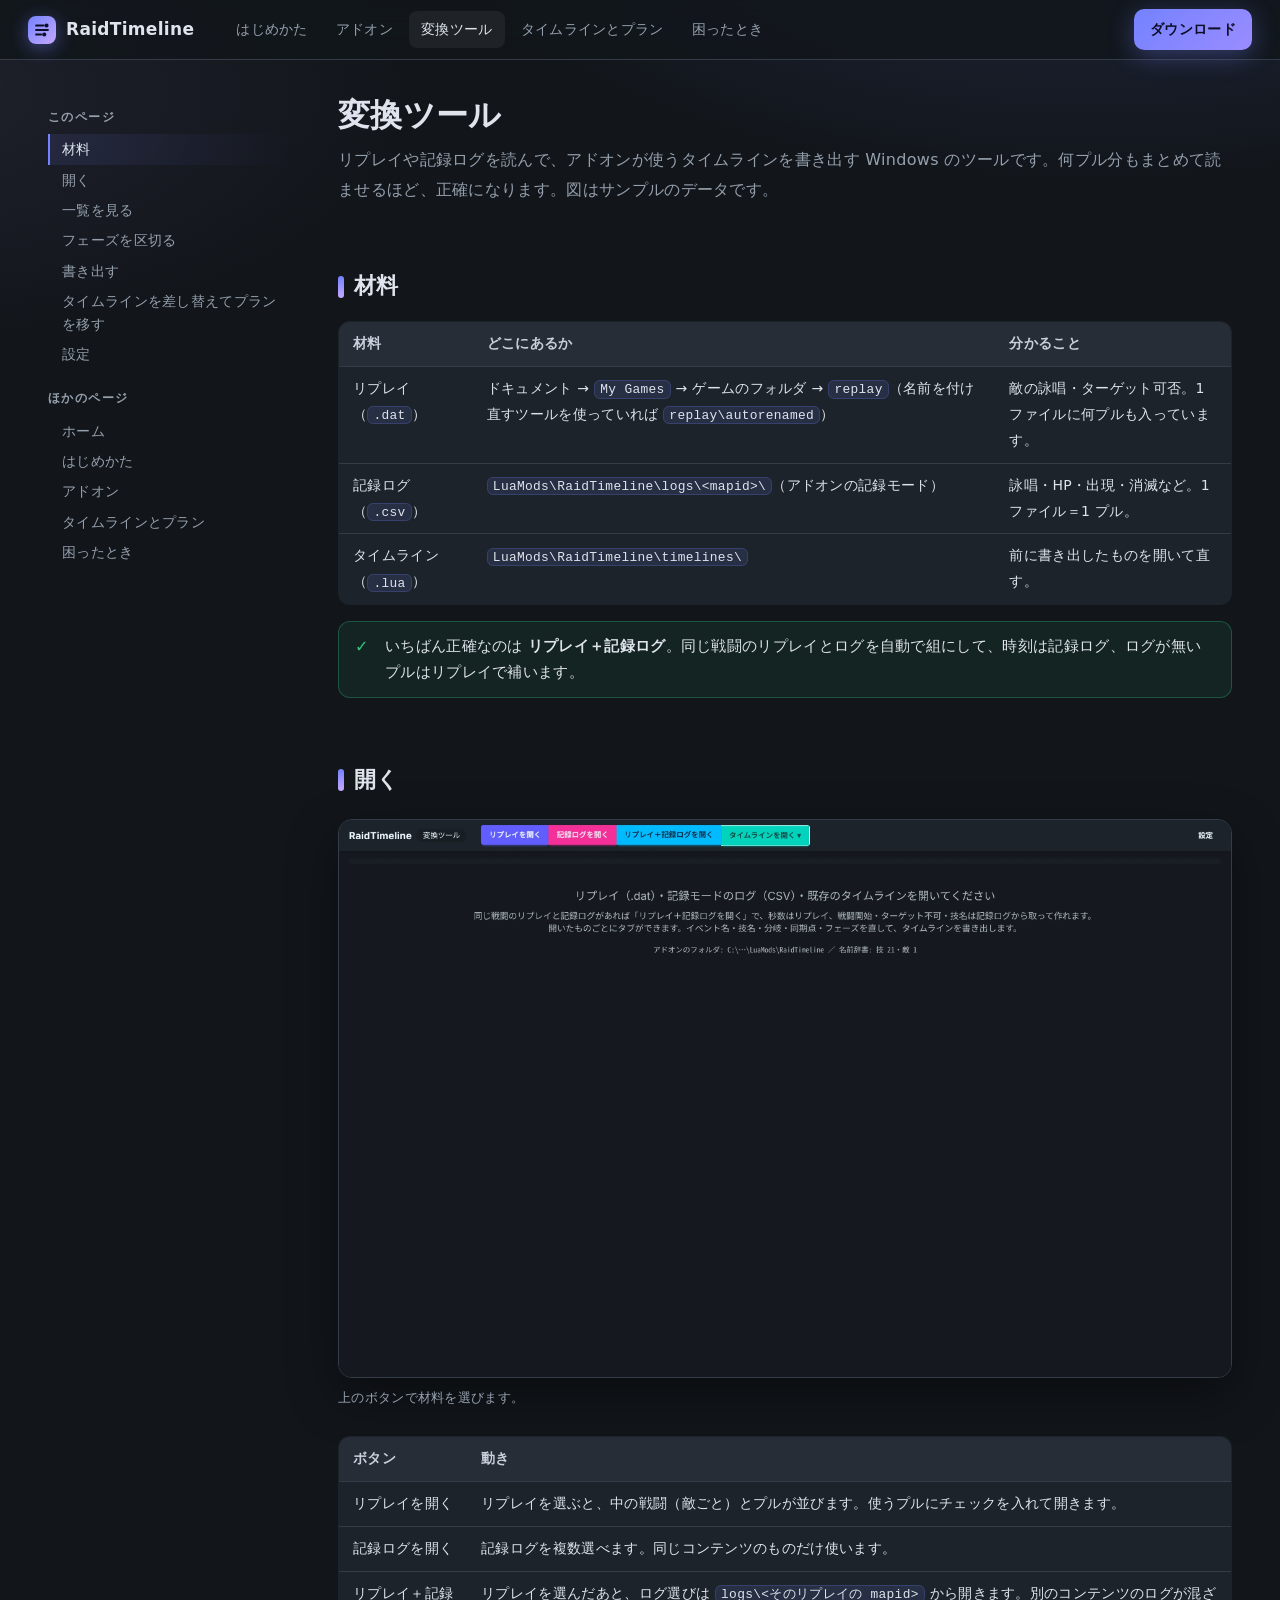
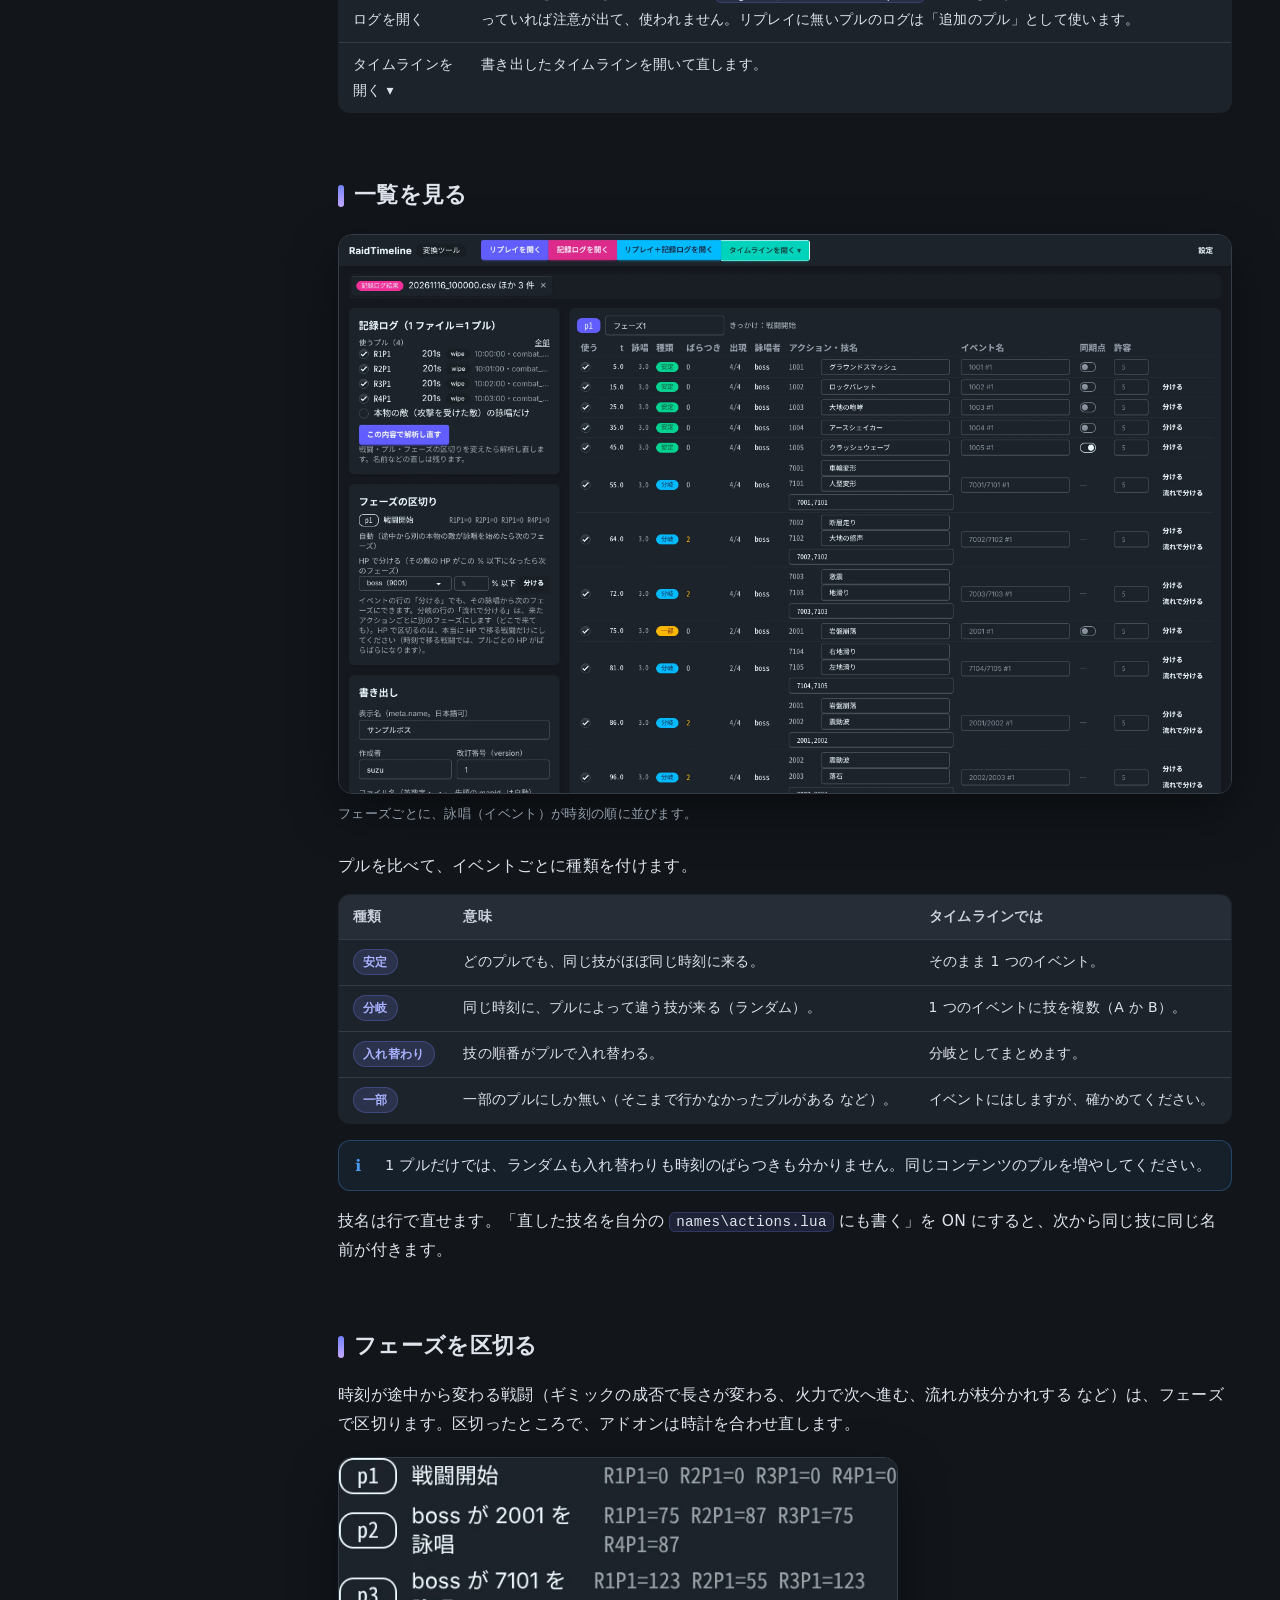
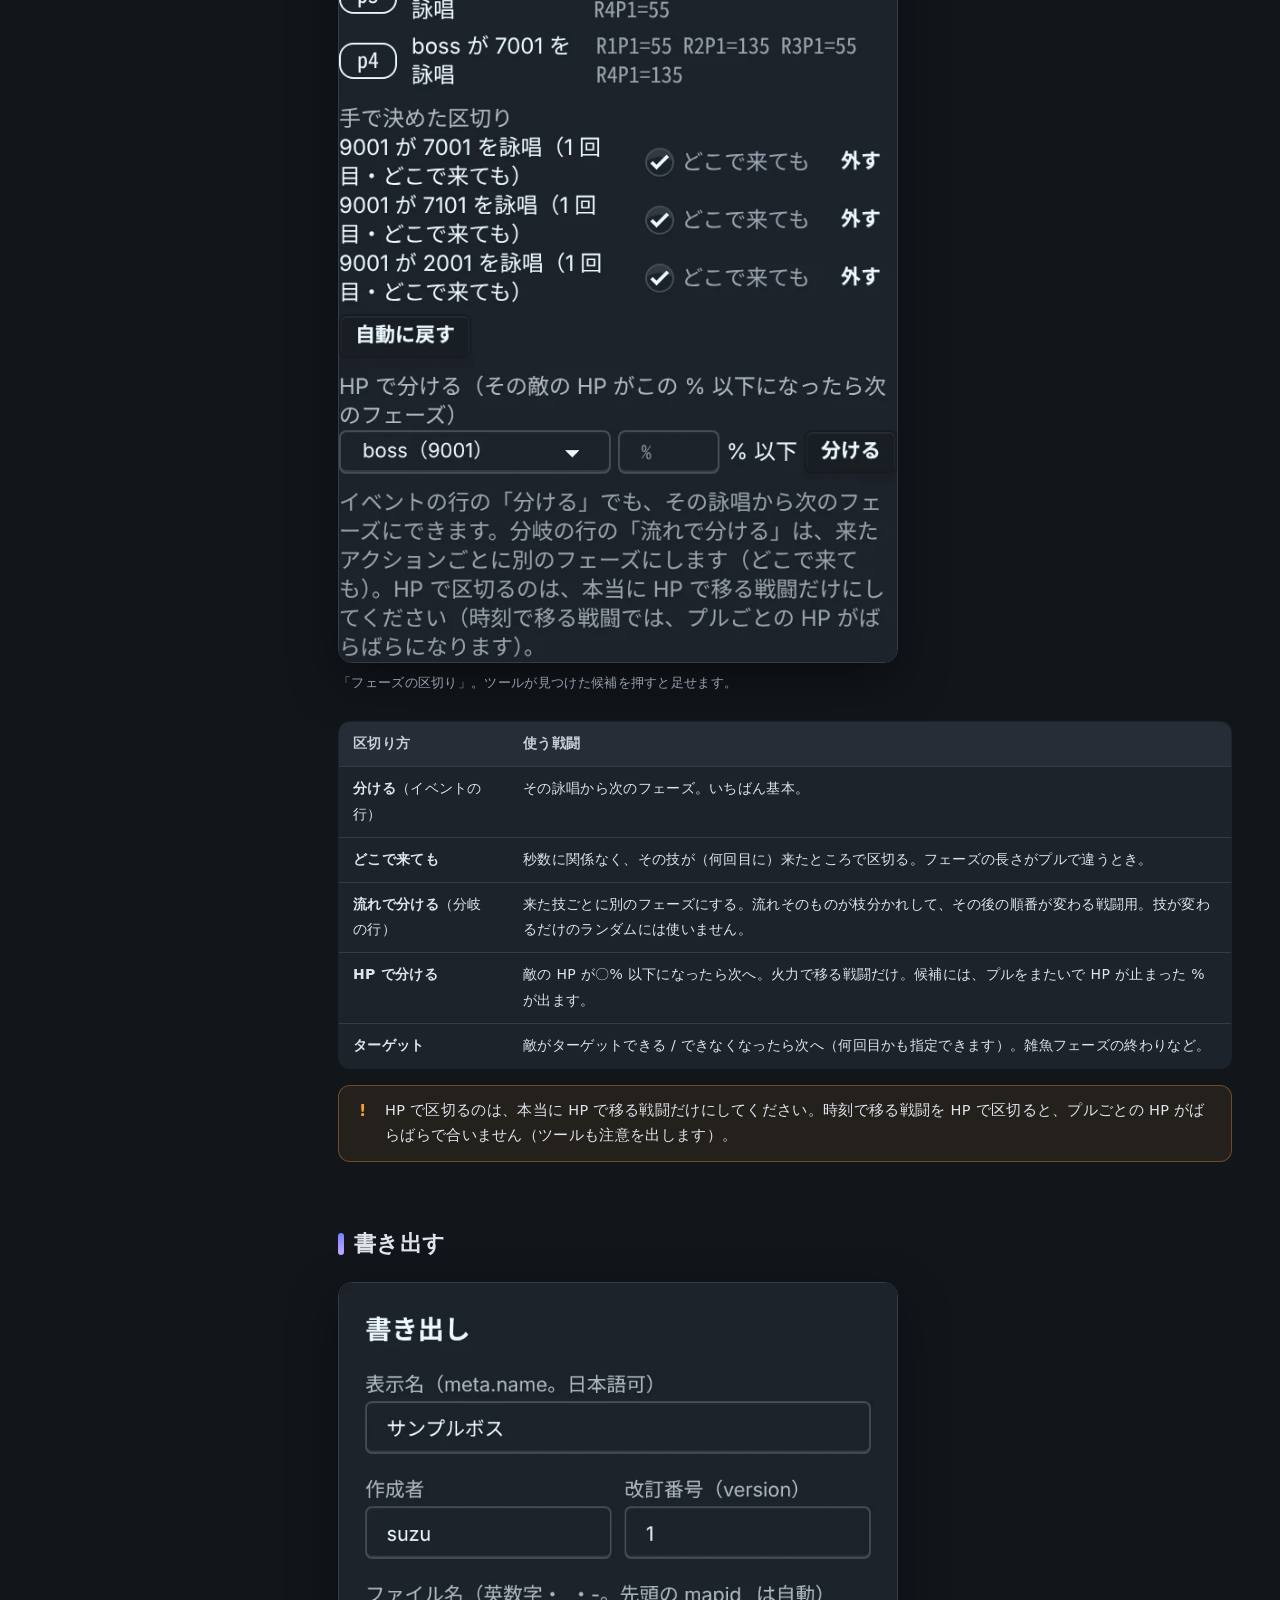
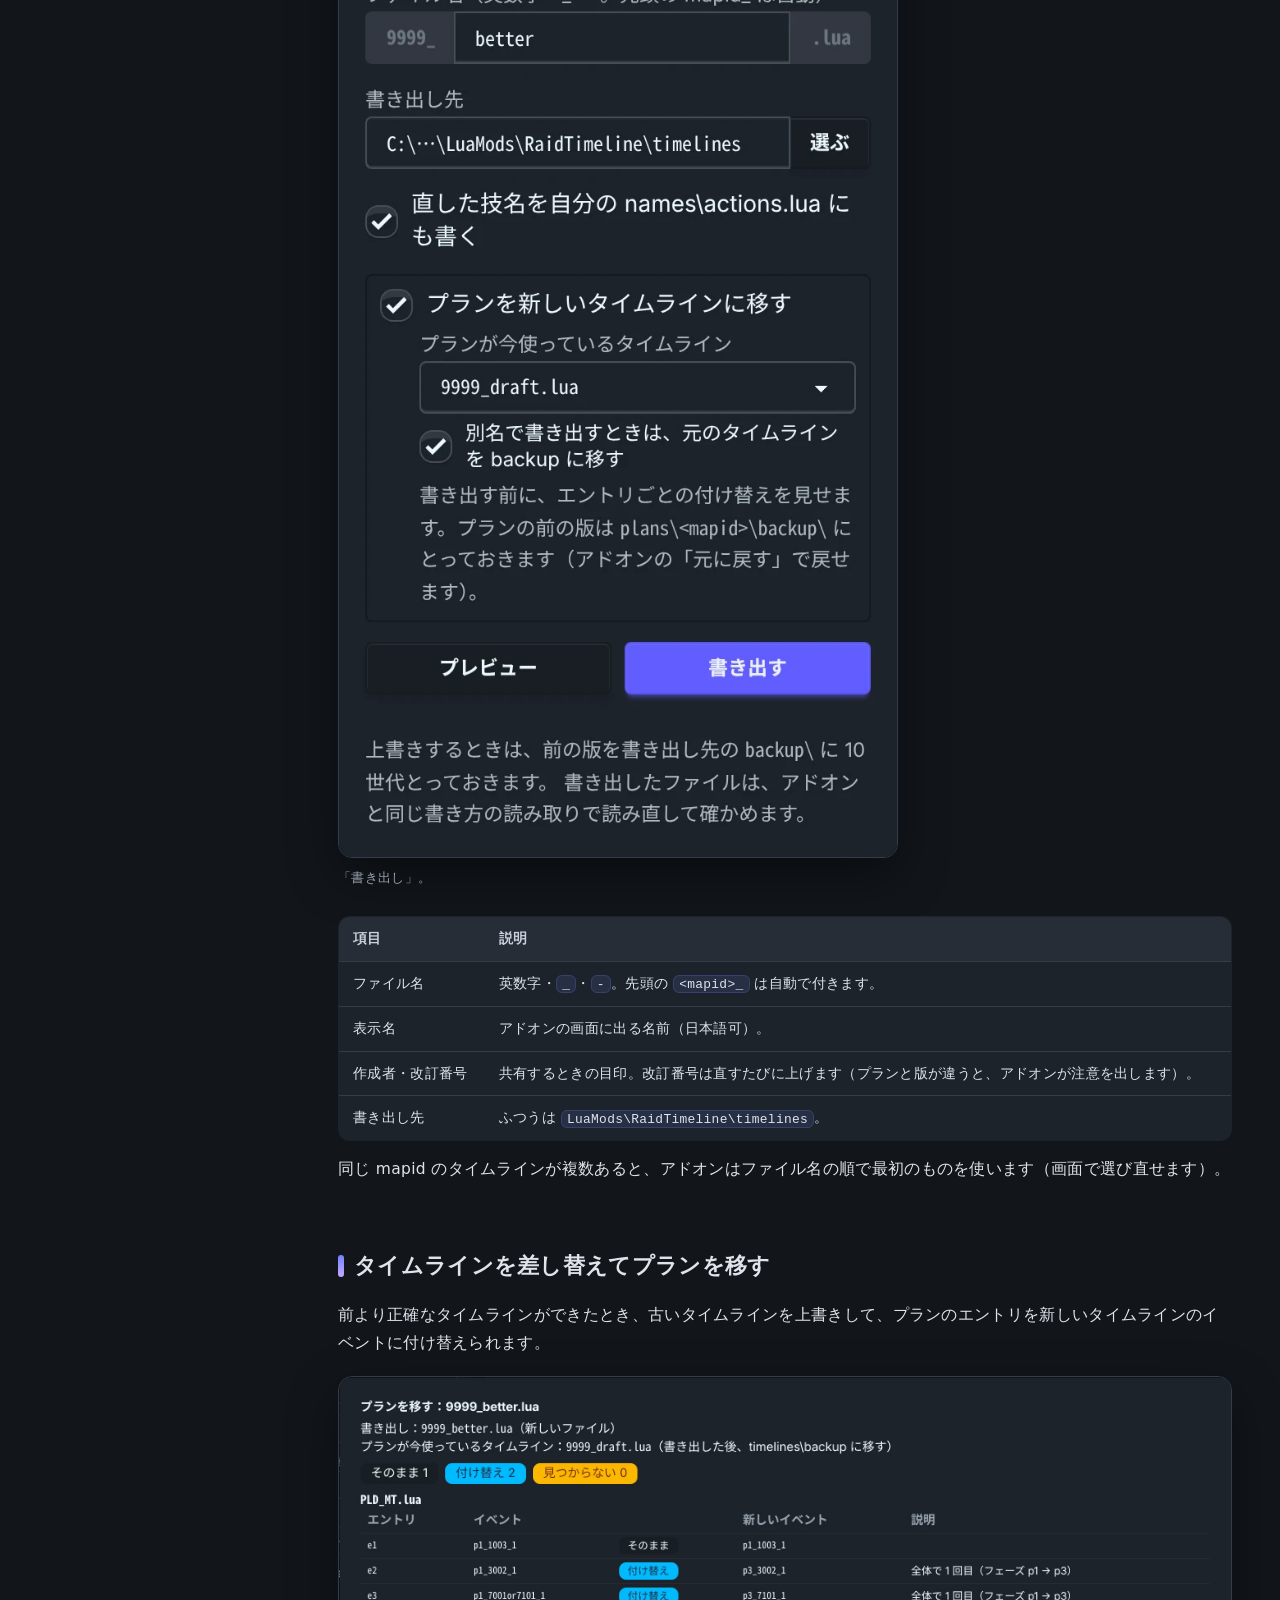
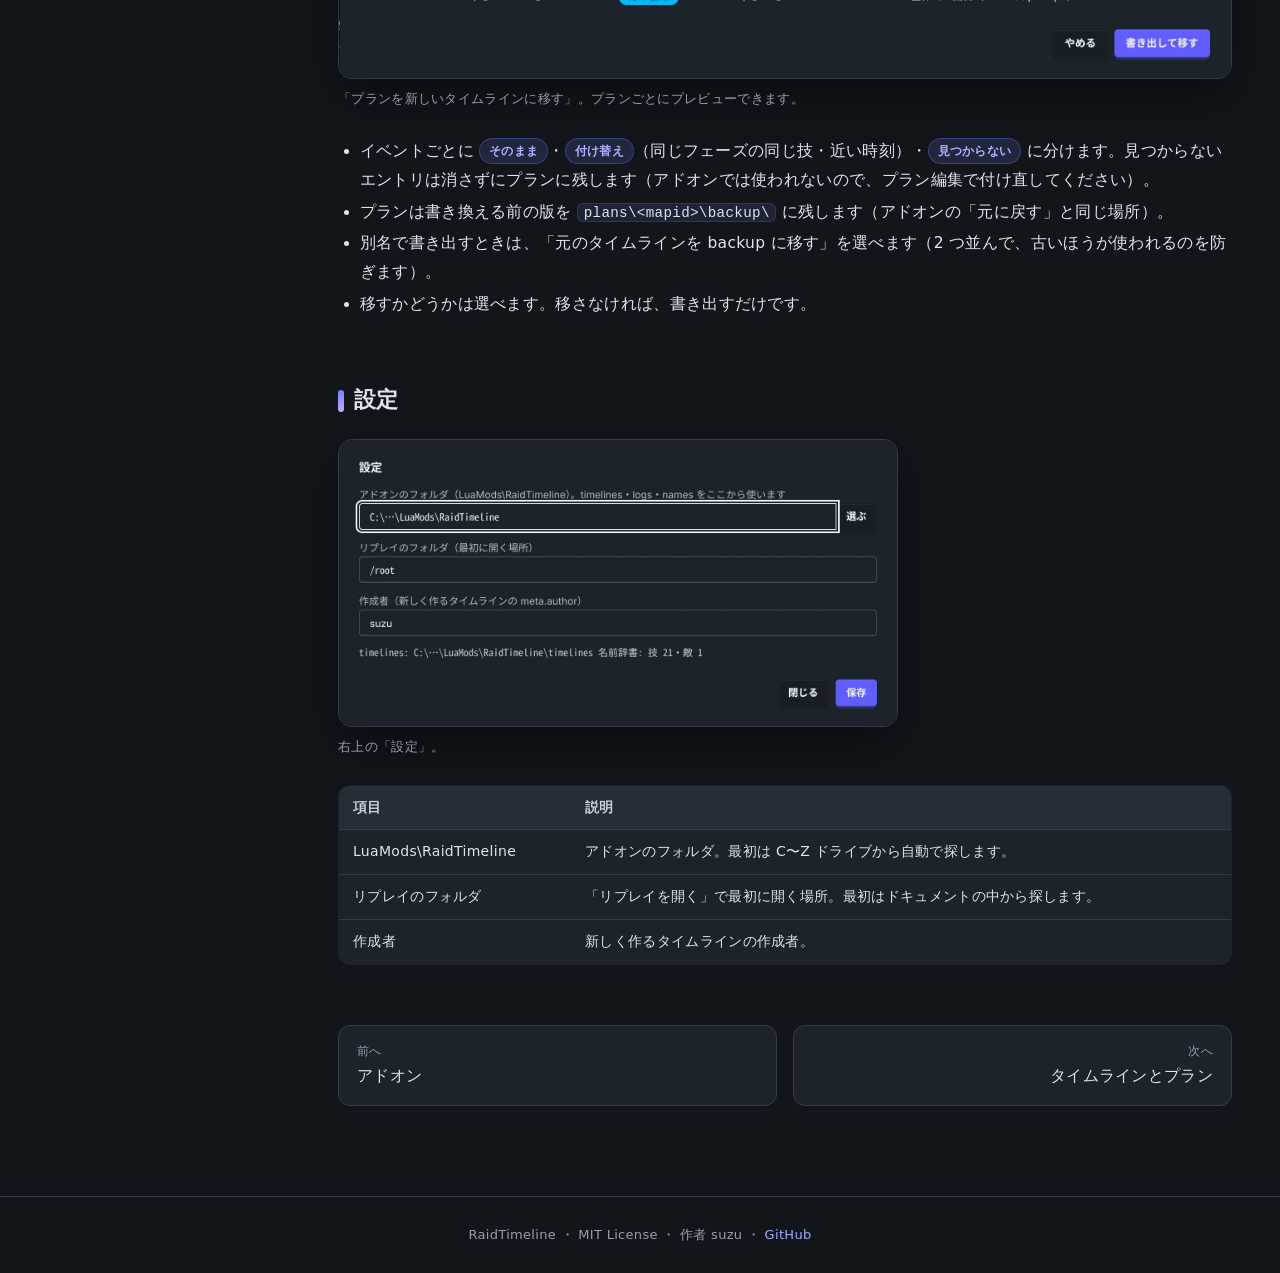
==== docs/converter.html @ 8a5afac7 "First public release Co-Authored-By: Claude Opus 5.5 <noreply@anthropic.com>  Claude-Session: https:" ====
<!DOCTYPE html>
<html lang="ja">
<head>
<meta charset="utf-8">
<meta name="viewport" content="width=device-width, initial-scale=1">
<meta name="robots" content="noindex, nofollow, noarchive, noimageindex">
<meta name="googlebot" content="noindex, nofollow">
<meta name="referrer" content="no-referrer">
<title>変換ツール ｜ RaidTimeline</title>
<link rel="stylesheet" href="assets/style.css">
<link rel="icon" href="data:image/svg+xml,%3Csvg xmlns='http://www.w3.org/2000/svg' viewBox='0 0 24 24'%3E%3Crect width='24' height='24' rx='6' fill='%237482ff'/%3E%3Cpath d='M5 7h9M5 12h14M5 17h6' stroke='%230d0f26' stroke-width='2.4' stroke-linecap='round'/%3E%3C/svg%3E">
</head>
<body>
<header class="topbar">
  <a class="brand" href="index.html"><span class="logo"><svg viewBox="0 0 24 24" fill="none" stroke="#0d0f26" stroke-width="2.4" stroke-linecap="round"><path d="M4 6h10M4 12h16M4 18h7"/><circle cx="18" cy="6" r="1.6" fill="#0d0f26"/><circle cx="15" cy="18" r="1.6" fill="#0d0f26"/></svg></span>RaidTimeline</a>
  <nav class="topnav"><a href="start.html">はじめかた</a><a href="addon.html">アドオン</a><a href="converter.html" class="on">変換ツール</a><a href="timeline.html">タイムラインとプラン</a><a href="faq.html">困ったとき</a></nav>
  <span class="spacer"></span>
  <a class="btn primary" href="https://github.com/suzuno1212/RaidTimeline/releases/latest">ダウンロード</a>
</header>
<div class="layout"><aside class="side"><h4>このページ</h4><a href="#material">材料</a><a href="#open">開く</a><a href="#overview">一覧を見る</a><a href="#phases">フェーズを区切る</a><a href="#export">書き出す</a><a href="#migrate">タイムラインを差し替えてプランを移す</a><a href="#settings">設定</a><h4>ほかのページ</h4><a href="index.html">ホーム</a><a href="start.html">はじめかた</a><a href="addon.html">アドオン</a><a href="timeline.html">タイムラインとプラン</a><a href="faq.html">困ったとき</a></aside><main><!-- title:変換ツール -->
<h1>変換ツール</h1>
<p class="lead">リプレイや記録ログを読んで、アドオンが使うタイムラインを書き出す Windows のツールです。何プル分もまとめて読ませるほど、正確になります。図はサンプルのデータです。</p>

<h2 id="material">材料</h2>
<table>
  <tr><th>材料</th><th>どこにあるか</th><th>分かること</th></tr>
  <tr><td>リプレイ（<code>.dat</code>）</td><td>ドキュメント → <code>My Games</code> → ゲームのフォルダ → <code>replay</code>（名前を付け直すツールを使っていれば <code>replay\autorenamed</code>）</td><td>敵の詠唱・ターゲット可否。1 ファイルに何プルも入っています。</td></tr>
  <tr><td>記録ログ（<code>.csv</code>）</td><td><code>LuaMods\RaidTimeline\logs\&lt;mapid&gt;\</code>（アドオンの記録モード）</td><td>詠唱・HP・出現・消滅など。1 ファイル＝1 プル。</td></tr>
  <tr><td>タイムライン（<code>.lua</code>）</td><td><code>LuaMods\RaidTimeline\timelines\</code></td><td>前に書き出したものを開いて直す。</td></tr>
</table>
<div class="tip">いちばん正確なのは <b>リプレイ＋記録ログ</b>。同じ戦闘のリプレイとログを自動で組にして、時刻は記録ログ、ログが無いプルはリプレイで補います。</div>

<h2 id="open">開く</h2>
<figure><img src="img/tool_start.webp" alt="開く画面"><figcaption>上のボタンで材料を選びます。</figcaption></figure>
<table>
  <tr><th>ボタン</th><th>動き</th></tr>
  <tr><td>リプレイを開く</td><td>リプレイを選ぶと、中の戦闘（敵ごと）とプルが並びます。使うプルにチェックを入れて開きます。</td></tr>
  <tr><td>記録ログを開く</td><td>記録ログを複数選べます。同じコンテンツのものだけ使います。</td></tr>
  <tr><td>リプレイ＋記録ログを開く</td><td>リプレイを選んだあと、ログ選びは <code>logs\&lt;そのリプレイの mapid&gt;</code> から開きます。別のコンテンツのログが混ざっていれば注意が出て、使われません。リプレイに無いプルのログは「追加のプル」として使います。</td></tr>
  <tr><td>タイムラインを開く ▾</td><td>書き出したタイムラインを開いて直します。</td></tr>
</table>

<h2 id="overview">一覧を見る</h2>
<figure><img src="img/tool_overview.webp" alt="タイムラインの一覧"><figcaption>フェーズごとに、詠唱（イベント）が時刻の順に並びます。</figcaption></figure>
<p>プルを比べて、イベントごとに種類を付けます。</p>
<table>
  <tr><th>種類</th><th>意味</th><th>タイムラインでは</th></tr>
  <tr><td><span class="badge">安定</span></td><td>どのプルでも、同じ技がほぼ同じ時刻に来る。</td><td>そのまま 1 つのイベント。</td></tr>
  <tr><td><span class="badge">分岐</span></td><td>同じ時刻に、プルによって違う技が来る（ランダム）。</td><td>1 つのイベントに技を複数（A か B）。</td></tr>
  <tr><td><span class="badge">入れ替わり</span></td><td>技の順番がプルで入れ替わる。</td><td>分岐としてまとめます。</td></tr>
  <tr><td><span class="badge">一部</span></td><td>一部のプルにしか無い（そこまで行かなかったプルがある など）。</td><td>イベントにはしますが、確かめてください。</td></tr>
</table>
<div class="note">1 プルだけでは、ランダムも入れ替わりも時刻のばらつきも分かりません。同じコンテンツのプルを増やしてください。</div>
<p>技名は行で直せます。「直した技名を自分の <code>names\actions.lua</code> にも書く」を ON にすると、次から同じ技に同じ名前が付きます。</p>

<h2 id="phases">フェーズを区切る</h2>
<p>時刻が途中から変わる戦闘（ギミックの成否で長さが変わる、火力で次へ進む、流れが枝分かれする など）は、フェーズで区切ります。区切ったところで、アドオンは時計を合わせ直します。</p>
<figure class="narrow"><img src="img/tool_phases.webp" alt="フェーズの区切り"><figcaption>「フェーズの区切り」。ツールが見つけた候補を押すと足せます。</figcaption></figure>
<table>
  <tr><th>区切り方</th><th>使う戦闘</th></tr>
  <tr><td><b>分ける</b>（イベントの行）</td><td>その詠唱から次のフェーズ。いちばん基本。</td></tr>
  <tr><td><b>どこで来ても</b></td><td>秒数に関係なく、その技が（何回目に）来たところで区切る。フェーズの長さがプルで違うとき。</td></tr>
  <tr><td><b>流れで分ける</b>（分岐の行）</td><td>来た技ごとに別のフェーズにする。流れそのものが枝分かれして、その後の順番が変わる戦闘用。技が変わるだけのランダムには使いません。</td></tr>
  <tr><td><b>HP で分ける</b></td><td>敵の HP が〇% 以下になったら次へ。火力で移る戦闘だけ。候補には、プルをまたいで HP が止まった % が出ます。</td></tr>
  <tr><td><b>ターゲット</b></td><td>敵がターゲットできる / できなくなったら次へ（何回目かも指定できます）。雑魚フェーズの終わりなど。</td></tr>
</table>
<div class="warn">HP で区切るのは、本当に HP で移る戦闘だけにしてください。時刻で移る戦闘を HP で区切ると、プルごとの HP がばらばらで合いません（ツールも注意を出します）。</div>

<h2 id="export">書き出す</h2>
<figure class="narrow"><img src="img/tool_export.webp" alt="書き出し"><figcaption>「書き出し」。</figcaption></figure>
<table>
  <tr><th>項目</th><th>説明</th></tr>
  <tr><td>ファイル名</td><td>英数字・<code>_</code>・<code>-</code>。先頭の <code>&lt;mapid&gt;_</code> は自動で付きます。</td></tr>
  <tr><td>表示名</td><td>アドオンの画面に出る名前（日本語可）。</td></tr>
  <tr><td>作成者・改訂番号</td><td>共有するときの目印。改訂番号は直すたびに上げます（プランと版が違うと、アドオンが注意を出します）。</td></tr>
  <tr><td>書き出し先</td><td>ふつうは <code>LuaMods\RaidTimeline\timelines</code>。</td></tr>
</table>
<p>同じ mapid のタイムラインが複数あると、アドオンはファイル名の順で最初のものを使います（画面で選び直せます）。</p>

<h2 id="migrate">タイムラインを差し替えてプランを移す</h2>
<p>前より正確なタイムラインができたとき、古いタイムラインを上書きして、プランのエントリを新しいタイムラインのイベントに付け替えられます。</p>
<figure><img src="img/tool_migrate.webp" alt="プランを移す"><figcaption>「プランを新しいタイムラインに移す」。プランごとにプレビューできます。</figcaption></figure>
<ul>
  <li>イベントごとに <span class="badge">そのまま</span>・<span class="badge">付け替え</span>（同じフェーズの同じ技・近い時刻）・<span class="badge">見つからない</span> に分けます。見つからないエントリは消さずにプランに残します（アドオンでは使われないので、プラン編集で付け直してください）。</li>
  <li>プランは書き換える前の版を <code>plans\&lt;mapid&gt;\backup\</code> に残します（アドオンの「元に戻す」と同じ場所）。</li>
  <li>別名で書き出すときは、「元のタイムラインを backup に移す」を選べます（2 つ並んで、古いほうが使われるのを防ぎます）。</li>
  <li>移すかどうかは選べます。移さなければ、書き出すだけです。</li>
</ul>

<h2 id="settings">設定</h2>
<figure class="narrow"><img src="img/tool_settings.webp" alt="設定"><figcaption>右上の「設定」。</figcaption></figure>
<table>
  <tr><th>項目</th><th>説明</th></tr>
  <tr><td>LuaMods\RaidTimeline</td><td>アドオンのフォルダ。最初は C〜Z ドライブから自動で探します。</td></tr>
  <tr><td>リプレイのフォルダ</td><td>「リプレイを開く」で最初に開く場所。最初はドキュメントの中から探します。</td></tr>
  <tr><td>作成者</td><td>新しく作るタイムラインの作成者。</td></tr>
</table>
<div class="pager"><a href="addon.html"><small>前へ</small>アドオン</a><a class="next" href="timeline.html"><small>次へ</small>タイムラインとプラン</a></div></main></div>
<footer>RaidTimeline ・ MIT License ・ 作者 suzu ・ <a href="https://github.com/suzuno1212/RaidTimeline">GitHub</a></footer>
<script src="assets/site.js"></script>
</body>
</html>
---- docs/assets/style.css ----
/* RaidTimeline 説明書き（GitHub Pages）。外部のフォント・スクリプトは読み込まない */
:root {
  --bg: #12161b;
  --bg2: #1d232a;
  --card: #232a33;
  --line: #333c47;
  --text: #dfe4ec;
  --muted: #95a0ad;
  --primary: #7482ff;
  --accent: #c4a8ff;
  --info: #4a9bf0;
  --success: #34c584;
  --warning: #f59e3b;
  --error: #f87179;
  --radius: 14px;
  --mono: ui-monospace, "Cascadia Code", Consolas, "Menlo", monospace;
  --sans: "Noto Sans JP", "Hiragino Sans", "Yu Gothic UI", "Meiryo", system-ui, sans-serif;
}
* { box-sizing: border-box; }
html { scroll-behavior: smooth; scroll-padding-top: 76px; }
body {
  margin: 0; background: var(--bg); color: var(--text); font-family: var(--sans);
  font-size: 15.5px; line-height: 1.85; letter-spacing: .02em;
  background-image: radial-gradient(1100px 500px at 85% -120px, rgba(116,130,255,.16), transparent 60%),
                    radial-gradient(900px 420px at -10% 10%, rgba(196,168,255,.08), transparent 60%);
  background-attachment: fixed;
}
a { color: #9fa9ff; text-decoration: none; }
a:hover { text-decoration: underline; }
code, kbd, .mono { font-family: var(--mono); font-size: .92em; }
code { background: rgba(116,130,255,.12); border: 1px solid rgba(116,130,255,.22); padding: .05em .4em; border-radius: 6px; }
kbd { background: var(--card); border: 1px solid var(--line); border-bottom-width: 2px; padding: .05em .45em; border-radius: 6px; }

/* ---------- 上のバー ---------- */
.topbar {
  position: sticky; top: 0; z-index: 30; height: 60px; display: flex; align-items: center; gap: 22px;
  padding: 0 28px; background: rgba(18,22,27,.82); backdrop-filter: blur(12px);
  border-bottom: 1px solid var(--line);
}
.brand { display: flex; align-items: center; gap: 10px; font-weight: 700; color: var(--text); font-size: 17px; }
.brand:hover { text-decoration: none; }
.logo { width: 28px; height: 28px; border-radius: 8px; background: linear-gradient(135deg, var(--primary), var(--accent));
        display: grid; place-items: center; box-shadow: 0 4px 18px rgba(116,130,255,.45); }
.logo svg { width: 18px; height: 18px; }
.topnav { display: flex; gap: 4px; margin-left: 8px; }
.topnav a { color: var(--muted); padding: 6px 12px; border-radius: 8px; font-size: 14px; }
.topnav a:hover, .topnav a.on { color: var(--text); background: rgba(255,255,255,.06); text-decoration: none; }
.topbar .spacer { flex: 1; }
.btn {
  display: inline-flex; align-items: center; gap: 8px; padding: 8px 16px; border-radius: 10px; font-weight: 600;
  font-size: 14px; border: 1px solid var(--line); color: var(--text); background: var(--card);
}
.btn:hover { text-decoration: none; border-color: #4a5462; }
.btn.primary { background: linear-gradient(135deg, #7482ff, #9a8cff); border: 0; color: #0d0f26; box-shadow: 0 6px 24px rgba(116,130,255,.35); }
.btn.primary:hover { filter: brightness(1.07); }

/* ---------- 本文の並び ---------- */
.layout { display: grid; grid-template-columns: 250px minmax(0, 1fr); max-width: 1240px; margin: 0 auto; gap: 40px; padding: 0 28px; }
.side { position: sticky; top: 60px; align-self: start; max-height: calc(100vh - 60px); overflow: auto; padding: 28px 0 40px; }
.side h4 { margin: 18px 0 6px; font-size: 12px; letter-spacing: .12em; color: var(--muted); font-weight: 700; }
.side a { display: block; color: var(--muted); padding: 4px 12px; border-left: 2px solid transparent; font-size: 14px; line-height: 1.6; }
.side a:hover { color: var(--text); text-decoration: none; }
.side a.on { color: var(--text); border-left-color: var(--primary); background: linear-gradient(90deg, rgba(116,130,255,.12), transparent); }
main { padding: 34px 0 90px; min-width: 0; }
main h1 { font-size: 32px; line-height: 1.35; margin: 0 0 8px; letter-spacing: .01em; }
main .lead { color: var(--muted); font-size: 16px; margin: 0 0 28px; }
main h2 { font-size: 22px; margin: 56px 0 14px; padding-top: 6px; display: flex; align-items: center; gap: 10px; }
main h2::before { content: ""; width: 6px; height: 22px; border-radius: 3px; background: linear-gradient(var(--primary), var(--accent)); }
main h3 { font-size: 17px; margin: 30px 0 8px; color: #eef1f7; }
main p { margin: 10px 0; }
main ul, main ol { padding-left: 1.4em; margin: 8px 0; }
main li { margin: 3px 0; }
hr { border: 0; border-top: 1px solid var(--line); margin: 40px 0; }

/* ---------- 部品 ---------- */
.card { background: var(--card); border: 1px solid var(--line); border-radius: var(--radius); padding: 18px 22px; }
.grid { display: grid; gap: 16px; }
.grid.two { grid-template-columns: repeat(2, minmax(0,1fr)); }
.grid.three { grid-template-columns: repeat(3, minmax(0,1fr)); }
.feature h3 { margin: 6px 0 4px; font-size: 16px; }
.feature p { color: var(--muted); font-size: 14px; margin: 0; line-height: 1.75; }
.icon { width: 36px; height: 36px; border-radius: 10px; display: grid; place-items: center; font-size: 18px;
        background: rgba(116,130,255,.14); border: 1px solid rgba(116,130,255,.3); }
.badge { display: inline-block; font-size: 12px; font-weight: 600; padding: 1px 9px; border-radius: 999px; vertical-align: 1px;
         background: rgba(116,130,255,.16); color: #a9b2ff; border: 1px solid rgba(116,130,255,.28); }
.badge.ok { background: rgba(52,197,132,.14); color: #5fdca4; border-color: rgba(52,197,132,.3); }
.badge.warn { background: rgba(245,158,59,.14); color: #f7b56a; border-color: rgba(245,158,59,.3); }
.badge.acc { background: rgba(196,168,255,.14); color: var(--accent); border-color: rgba(196,168,255,.3); }
.note, .tip, .warn {
  border-radius: 12px; padding: 12px 16px 12px 46px; margin: 16px 0; position: relative; font-size: 14.5px;
  border: 1px solid; line-height: 1.75;
}
.note::before, .tip::before, .warn::before { position: absolute; left: 16px; top: 11px; font-size: 16px; }
.note { background: rgba(74,155,240,.08); border-color: rgba(74,155,240,.3); }
.note::before { content: "ℹ"; color: var(--info); font-weight: 700; }
.tip { background: rgba(52,197,132,.08); border-color: rgba(52,197,132,.3); }
.tip::before { content: "✓"; color: var(--success); font-weight: 700; }
.warn { background: rgba(245,158,59,.08); border-color: rgba(245,158,59,.35); }
.warn::before { content: "!"; color: var(--warning); font-weight: 800; left: 20px; }
table { border-collapse: collapse; width: 100%; margin: 14px 0; font-size: 14px; background: var(--bg2);
        border: 1px solid var(--line); border-radius: 12px; overflow: hidden; display: table; }
th, td { text-align: left; padding: 9px 14px; border-bottom: 1px solid var(--line); vertical-align: top; }
th { background: #262d37; color: #c9d0db; font-weight: 600; white-space: nowrap; }
tr:last-child td { border-bottom: 0; }
td code { white-space: nowrap; }
pre { background: #0d1014; border: 1px solid var(--line); border-radius: 12px; padding: 14px 16px; overflow: auto; position: relative;
      font-family: var(--mono); font-size: 13px; line-height: 1.65; }
pre code { background: none; border: 0; padding: 0; }
.copy { position: absolute; top: 8px; right: 8px; font-size: 12px; padding: 2px 10px; border-radius: 8px; border: 1px solid var(--line);
        background: var(--card); color: var(--muted); cursor: pointer; font-family: var(--sans); }
.copy:hover { color: var(--text); }
figure { margin: 18px 0 26px; }
figure img { display: block; max-width: 100%; height: auto; border-radius: 14px; border: 1px solid var(--line);
             box-shadow: 0 18px 50px rgba(0,0,0,.45); cursor: zoom-in; background: var(--bg2); }
figure.narrow img { max-width: 560px; }
figure.small img { max-width: 360px; }
figcaption { color: var(--muted); font-size: 13px; margin-top: 8px; }
.steps { counter-reset: s; list-style: none; padding: 0; }
.steps > li { counter-increment: s; position: relative; padding: 2px 0 14px 46px; }
.steps > li::before { content: counter(s); position: absolute; left: 0; top: 2px; width: 30px; height: 30px; border-radius: 50%;
                      display: grid; place-items: center; font-weight: 700; font-size: 14px; color: #0d0f26;
                      background: linear-gradient(135deg, var(--primary), var(--accent)); }
.steps > li > b:first-child { display: block; }
.callouts { counter-reset: c; list-style: none; padding: 0; }
.callouts li { counter-increment: c; position: relative; padding-left: 34px; margin: 8px 0; }
.callouts li::before { content: counter(c); position: absolute; left: 0; top: 3px; width: 22px; height: 22px; border-radius: 50%;
                       background: var(--card); border: 1px solid var(--primary); color: #b6beff; font-size: 12px; font-weight: 700;
                       display: grid; place-items: center; }
.pager { display: flex; justify-content: space-between; gap: 16px; margin-top: 60px; }
.pager a { flex: 1; border: 1px solid var(--line); border-radius: 12px; padding: 14px 18px; background: var(--bg2); color: var(--text); }
.pager a:hover { border-color: var(--primary); text-decoration: none; }
.pager small { display: block; color: var(--muted); font-size: 12px; }
.pager .next { text-align: right; }
footer { border-top: 1px solid var(--line); color: var(--muted); font-size: 13px; padding: 26px 28px; text-align: center; }

/* ---------- トップページ ---------- */
.hero { max-width: 1240px; margin: 0 auto; padding: 70px 28px 30px; display: grid; grid-template-columns: 1.05fr .95fr; gap: 50px; align-items: center; }
.hero h1 { font-size: 44px; line-height: 1.25; margin: 0 0 16px; letter-spacing: 0; }
.hero h1 .grad { background: linear-gradient(120deg, #9aa4ff, #c4a8ff 60%, #7fd6ff); -webkit-background-clip: text; background-clip: text; color: transparent; }
.hero p { color: var(--muted); font-size: 17px; margin: 0 0 26px; }
.hero .cta { display: flex; gap: 12px; flex-wrap: wrap; }
.hero .shot { position: relative; }
.hero .shot img { width: 100%; border-radius: 16px; border: 1px solid var(--line); box-shadow: 0 30px 80px rgba(0,0,0,.55); }
.hero .shot .float { position: absolute; width: 46%; right: -18px; bottom: -34px; border-radius: 14px; box-shadow: 0 24px 60px rgba(0,0,0,.6); }
.section { max-width: 1240px; margin: 0 auto; padding: 50px 28px; }
.section > h2 { font-size: 26px; margin: 0 0 6px; }
.section > p.sub { color: var(--muted); margin: 0 0 26px; }
.flow svg { width: 100%; height: auto; display: block; }
.dl { display: grid; grid-template-columns: repeat(2, minmax(0,1fr)); gap: 18px; }
.dl .card h3 { margin: 0 0 4px; }
.dl .card p { color: var(--muted); font-size: 14px; margin: 0 0 14px; }

/* 画像を大きく見る */
.zoom { position: fixed; inset: 0; z-index: 100; background: rgba(5,7,10,.88); display: none; place-items: center; cursor: zoom-out; padding: 30px; }
.zoom.on { display: grid; }
.zoom img { max-width: 96vw; max-height: 94vh; border-radius: 12px; box-shadow: 0 30px 90px rgba(0,0,0,.7); }

@media (max-width: 960px) {
  .layout { grid-template-columns: 1fr; }
  .side { display: none; }
  .hero { grid-template-columns: 1fr; padding-top: 40px; }
  .hero h1 { font-size: 34px; }
  .hero .shot .float { display: none; }
  .grid.two, .grid.three, .dl { grid-template-columns: 1fr; }
  .topnav { display: none; }
}
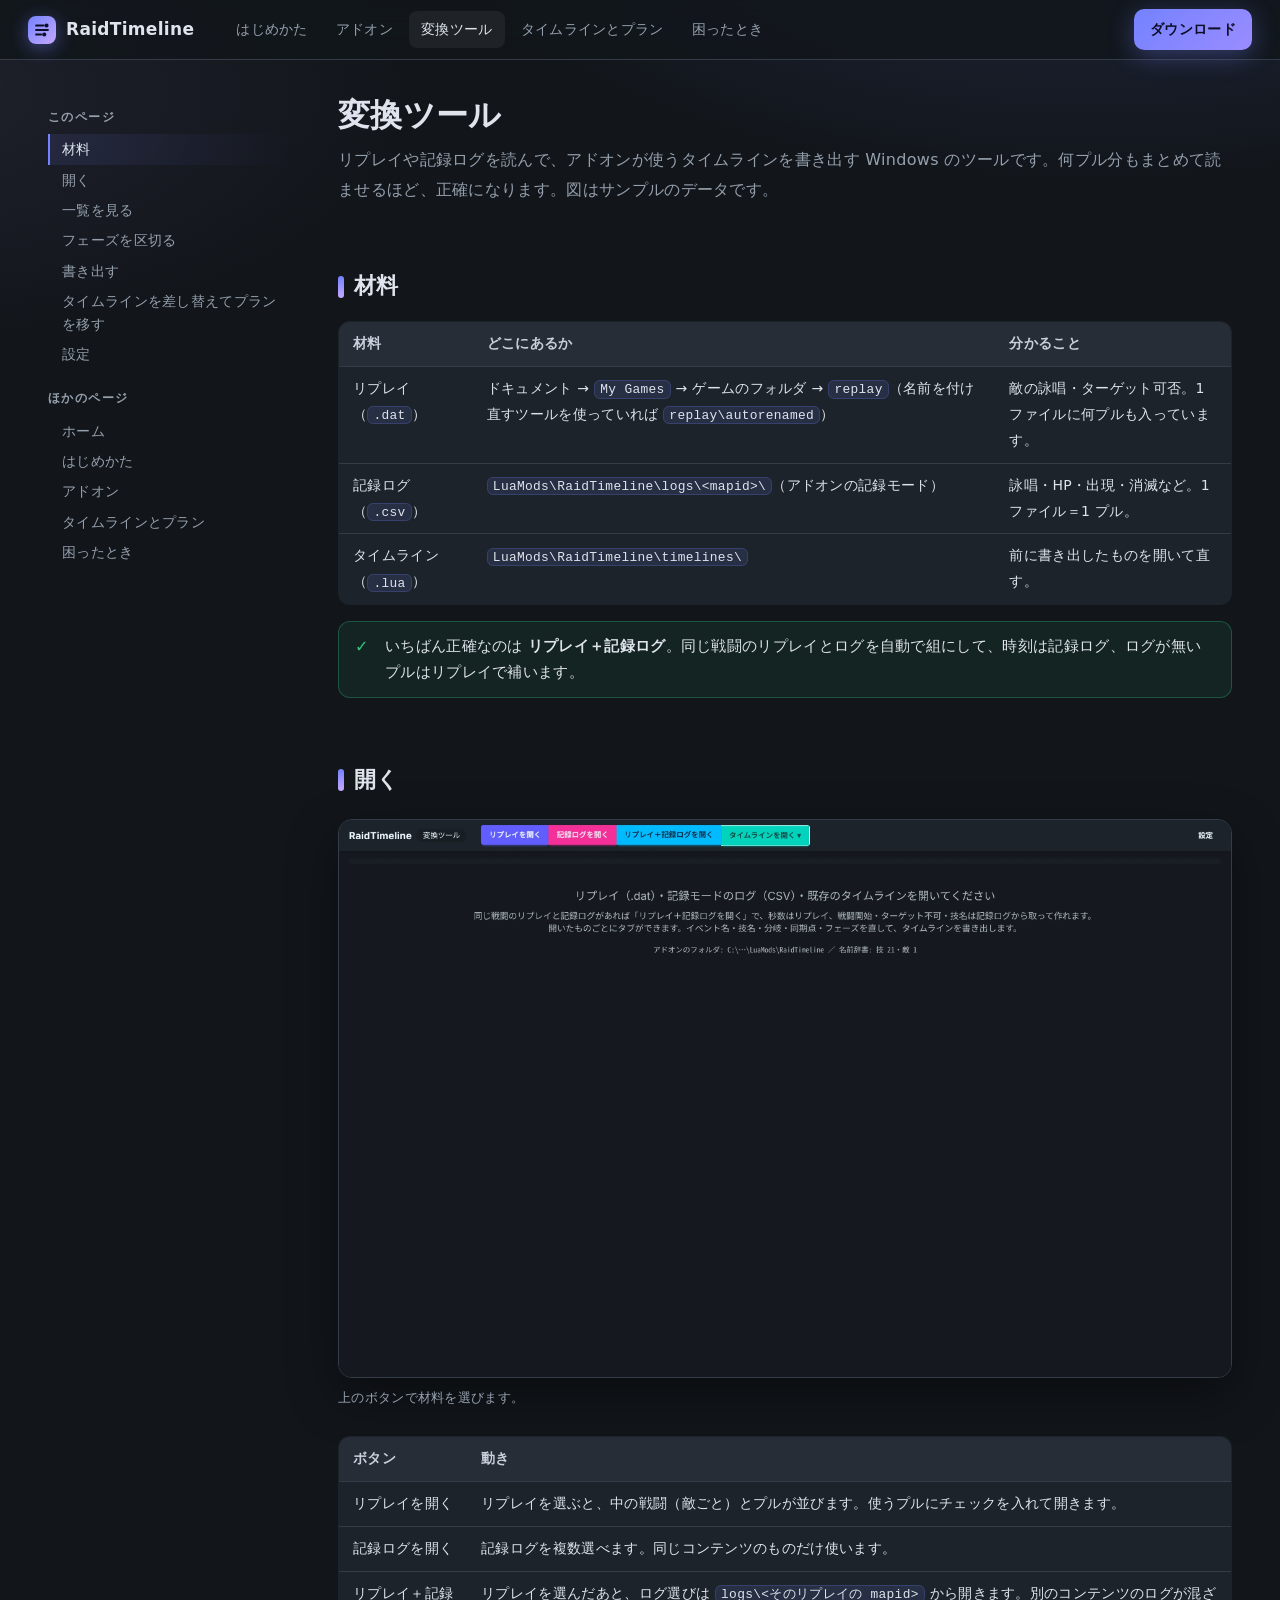
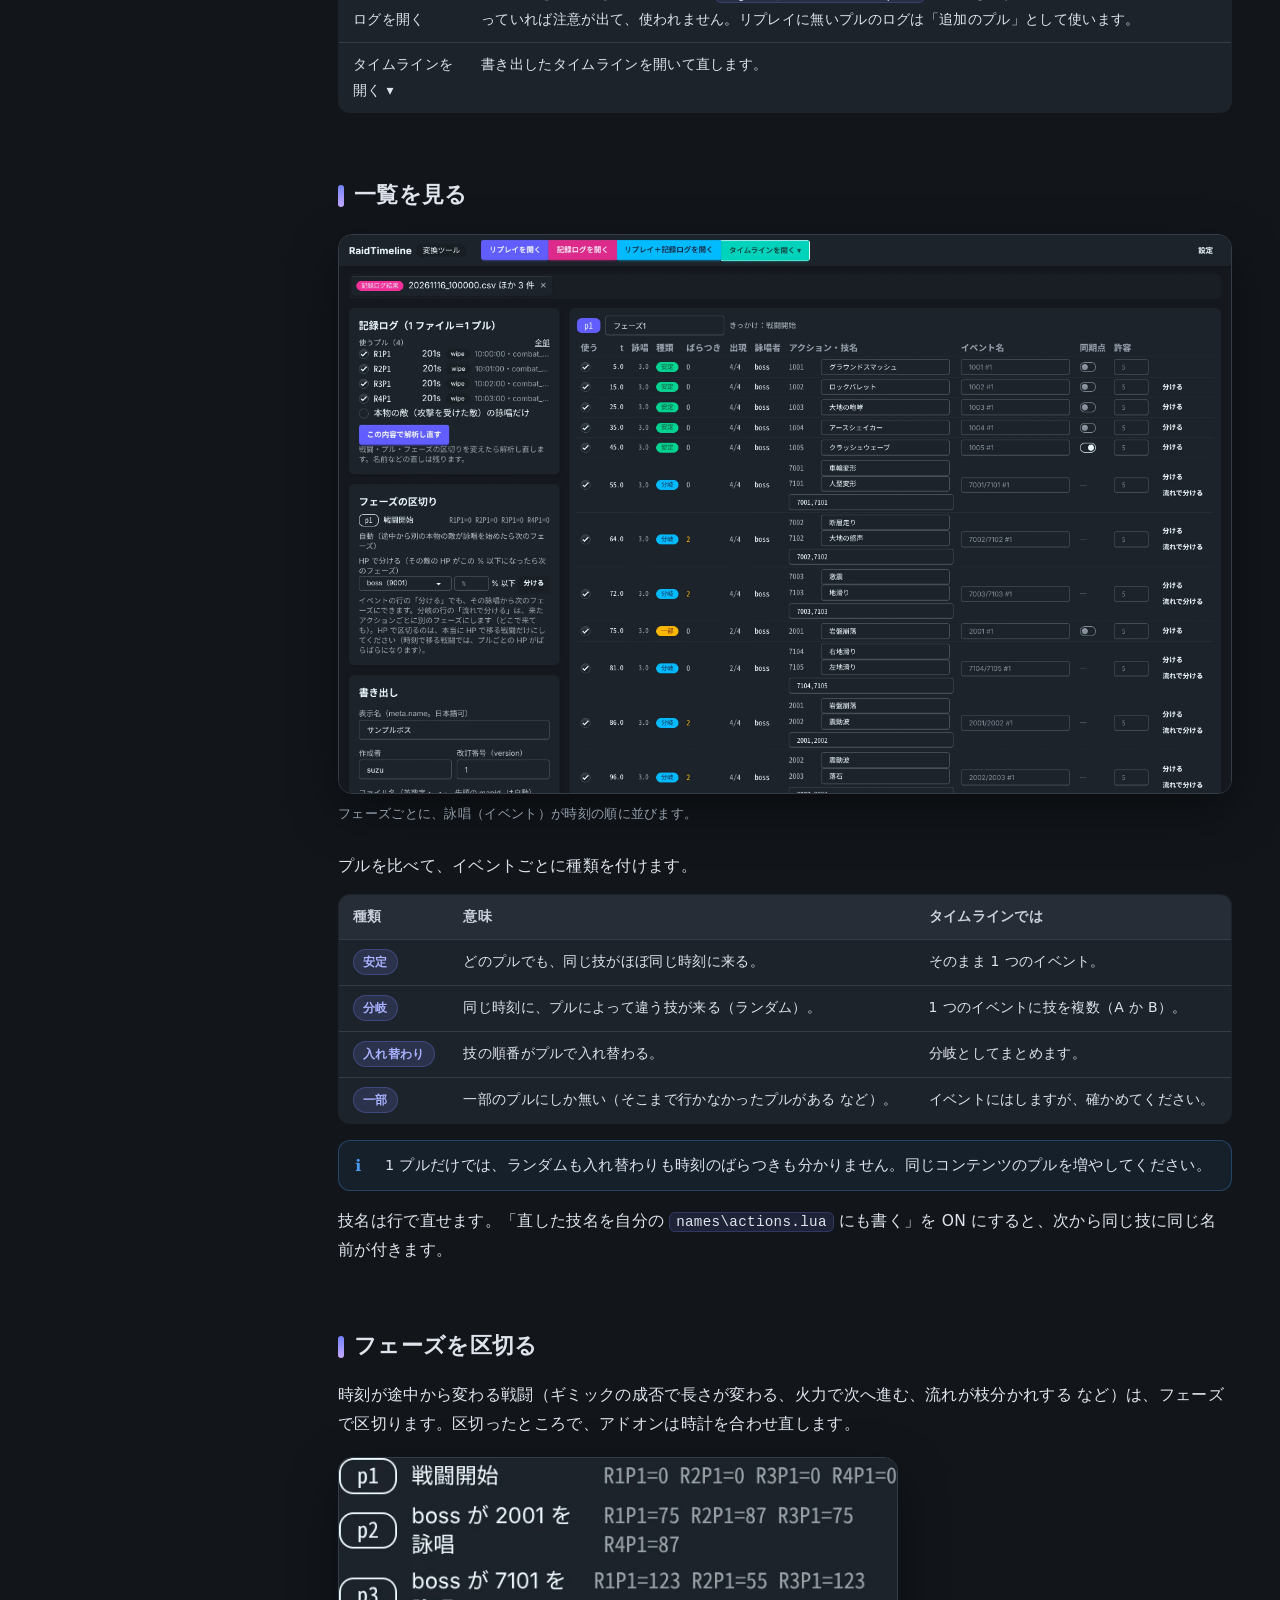
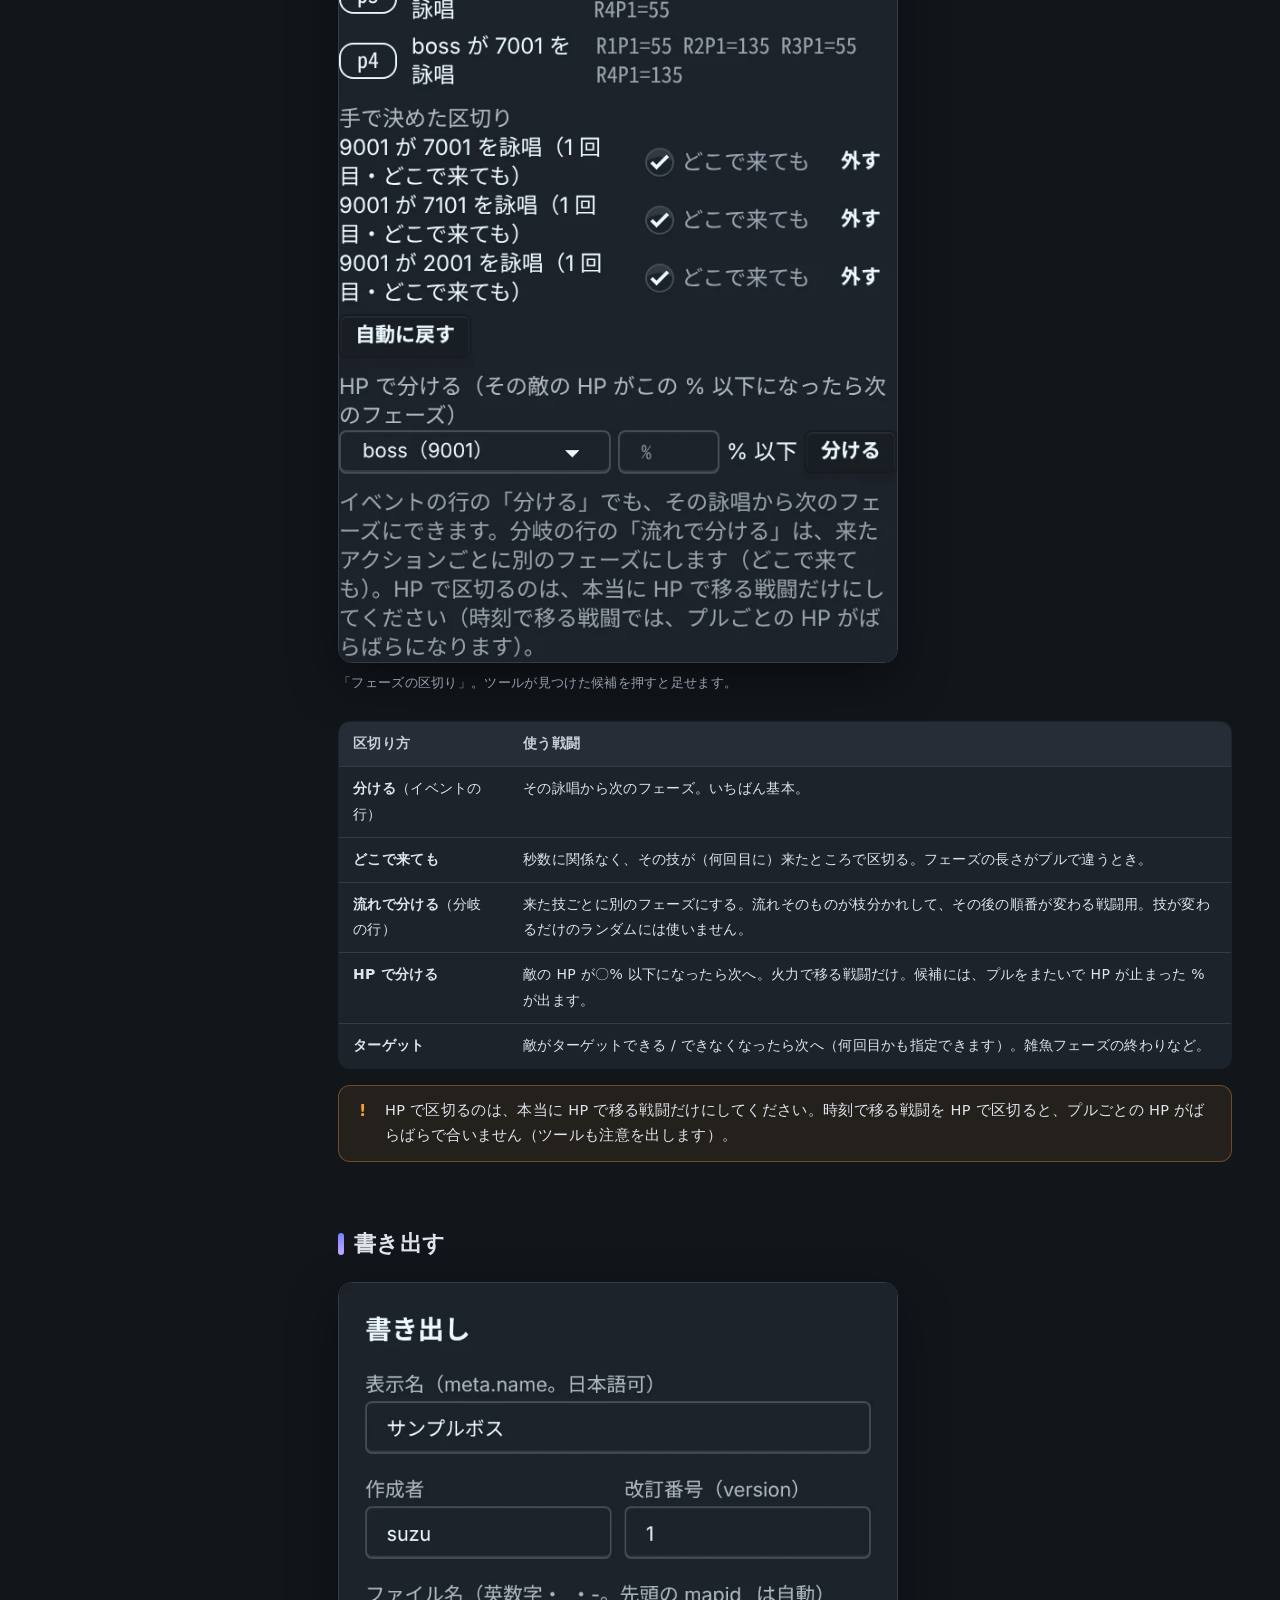
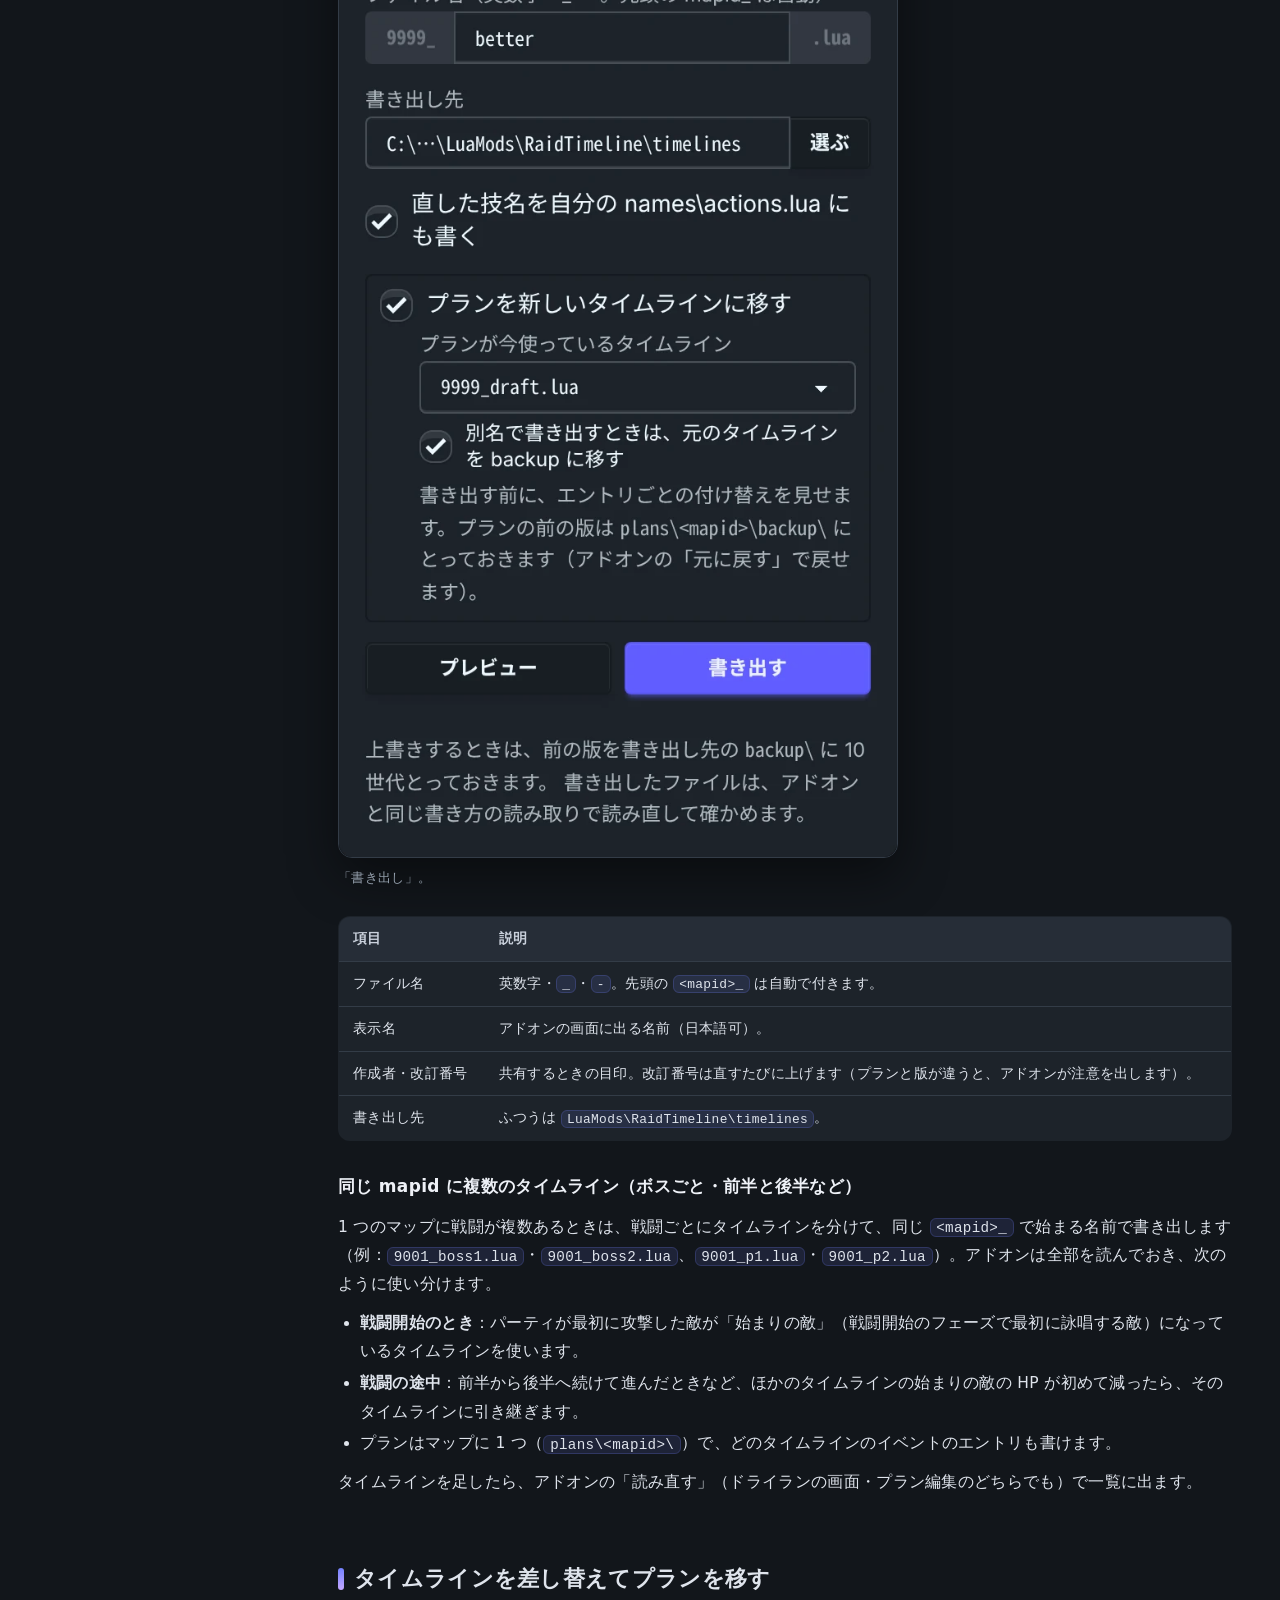
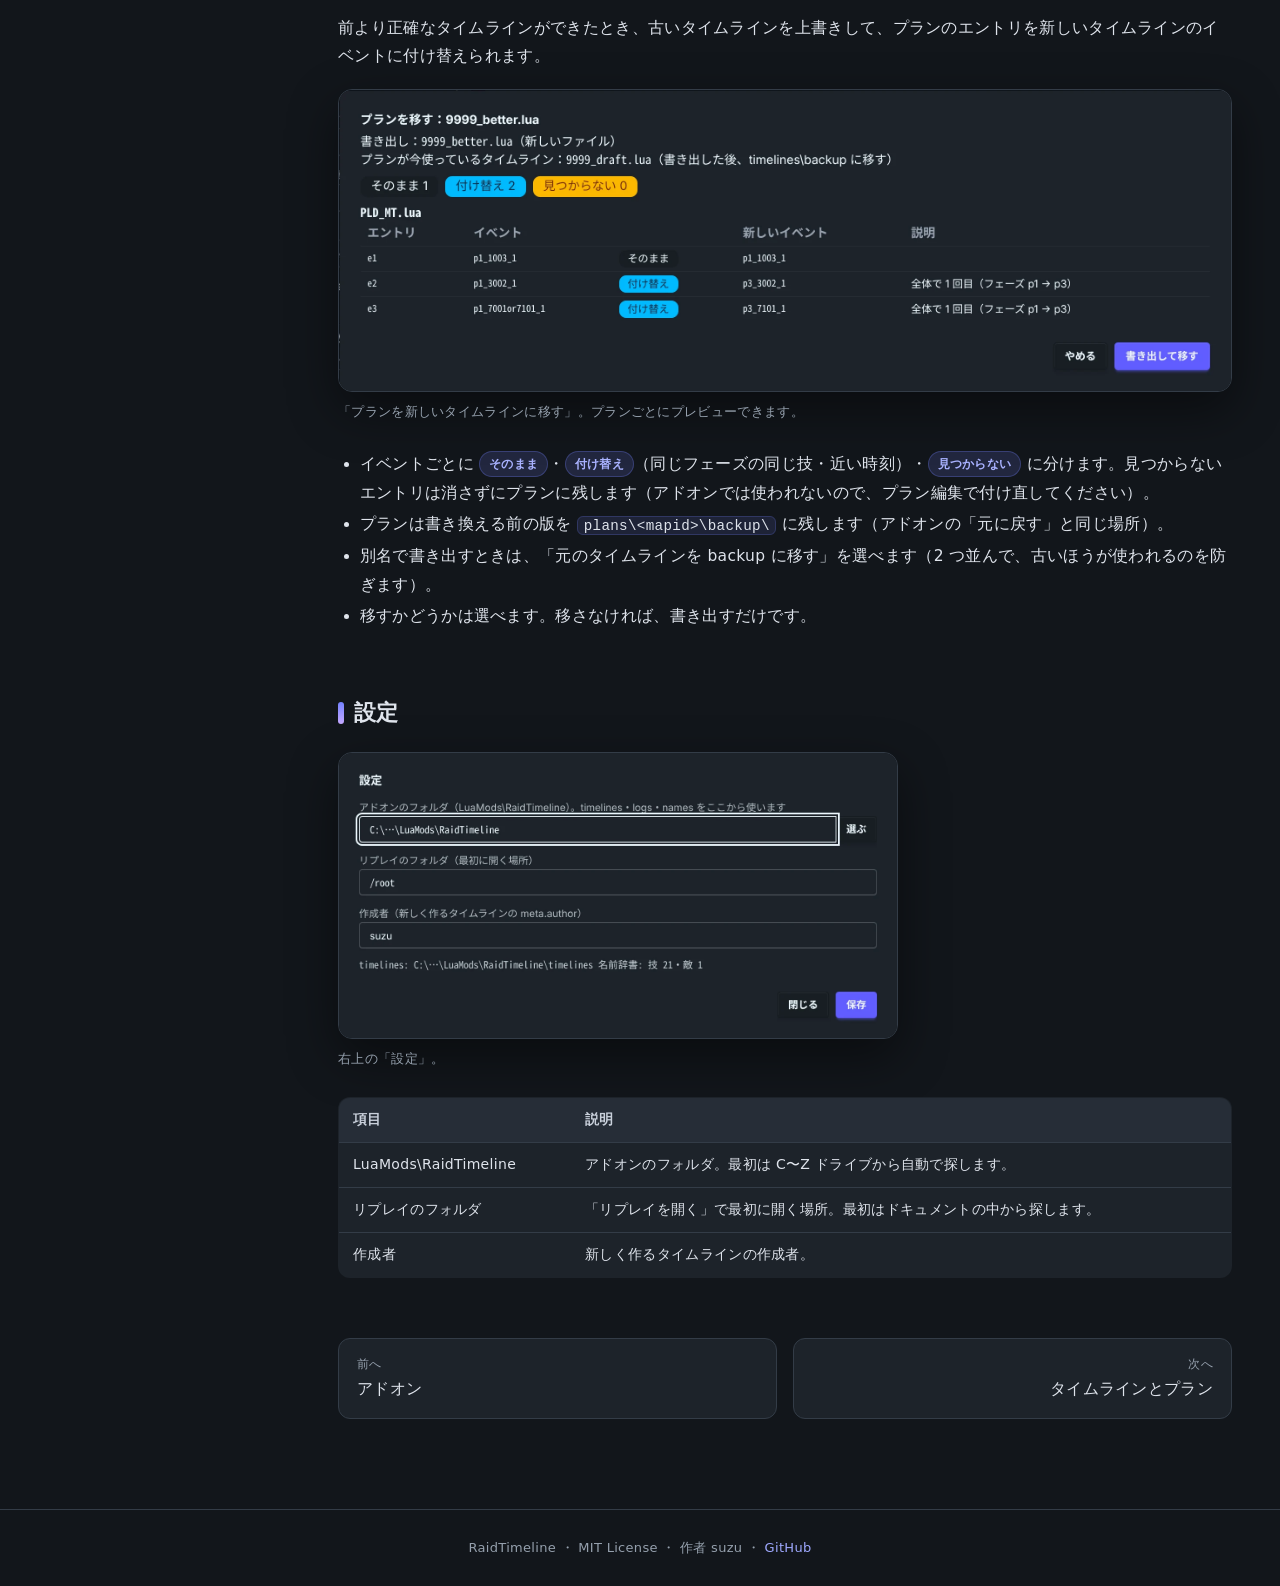
==== commit 2d08f266: "v0.6.9: 前半・後半のタイムライン Co-Authored-By: Claude Opus 5.5 <noreply@anthropic.com>  Claude-Session: https:" ====
--- a/docs/converter.html
+++ b/docs/converter.html
@@ -75,7 +75,14 @@
   <tr><td>作成者・改訂番号</td><td>共有するときの目印。改訂番号は直すたびに上げます（プランと版が違うと、アドオンが注意を出します）。</td></tr>
   <tr><td>書き出し先</td><td>ふつうは <code>LuaMods\RaidTimeline\timelines</code>。</td></tr>
 </table>
-<p>同じ mapid のタイムラインが複数あると、アドオンはファイル名の順で最初のものを使います（画面で選び直せます）。</p>
+<h3>同じ mapid に複数のタイムライン（ボスごと・前半と後半など）</h3>
+<p>1 つのマップに戦闘が複数あるときは、戦闘ごとにタイムラインを分けて、同じ <code>&lt;mapid&gt;_</code> で始まる名前で書き出します（例：<code>9001_boss1.lua</code>・<code>9001_boss2.lua</code>、<code>9001_p1.lua</code>・<code>9001_p2.lua</code>）。アドオンは全部を読んでおき、次のように使い分けます。</p>
+<ul>
+  <li><b>戦闘開始のとき</b>：パーティが最初に攻撃した敵が「始まりの敵」（戦闘開始のフェーズで最初に詠唱する敵）になっているタイムラインを使います。</li>
+  <li><b>戦闘の途中</b>：前半から後半へ続けて進んだときなど、ほかのタイムラインの始まりの敵の HP が初めて減ったら、そのタイムラインに引き継ぎます。</li>
+  <li>プランはマップに 1 つ（<code>plans\&lt;mapid&gt;\</code>）で、どのタイムラインのイベントのエントリも書けます。</li>
+</ul>
+<p>タイムラインを足したら、アドオンの「読み直す」（ドライランの画面・プラン編集のどちらでも）で一覧に出ます。</p>
 
 <h2 id="migrate">タイムラインを差し替えてプランを移す</h2>
 <p>前より正確なタイムラインができたとき、古いタイムラインを上書きして、プランのエントリを新しいタイムラインのイベントに付け替えられます。</p>
